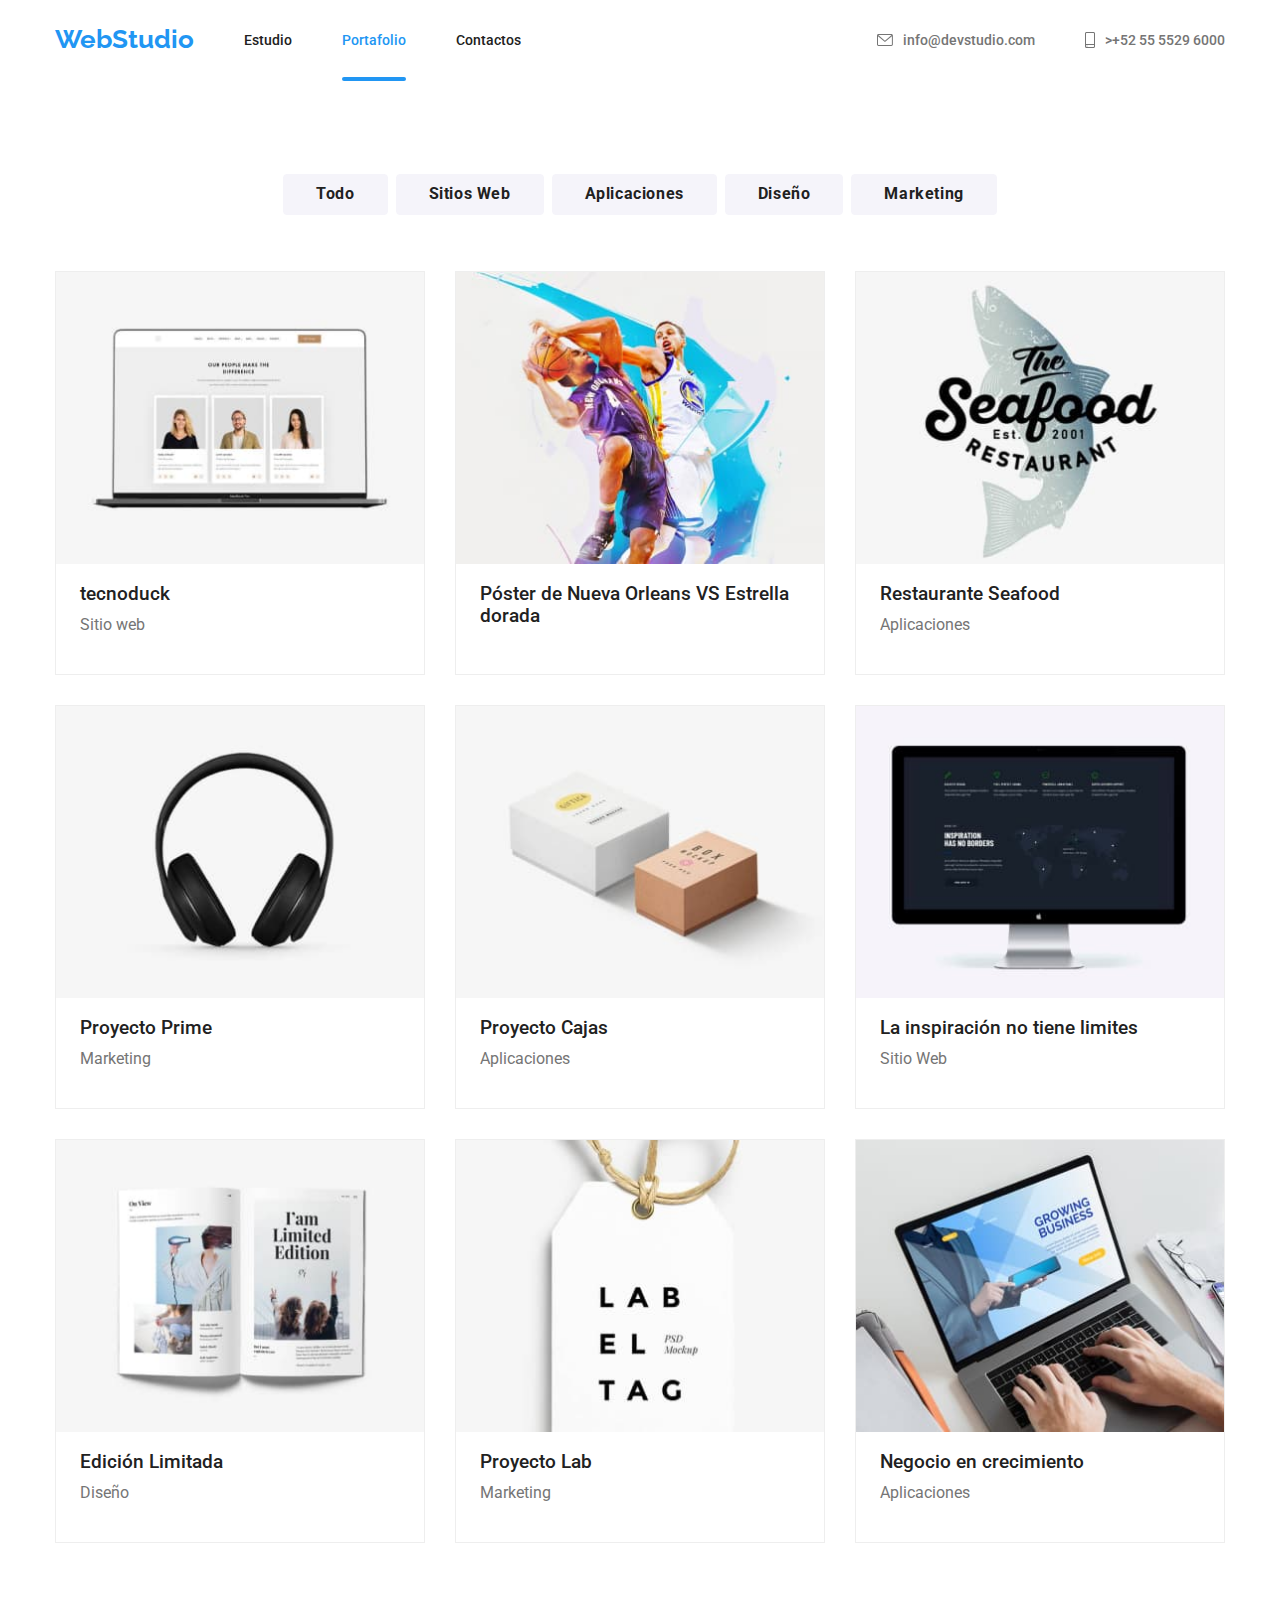
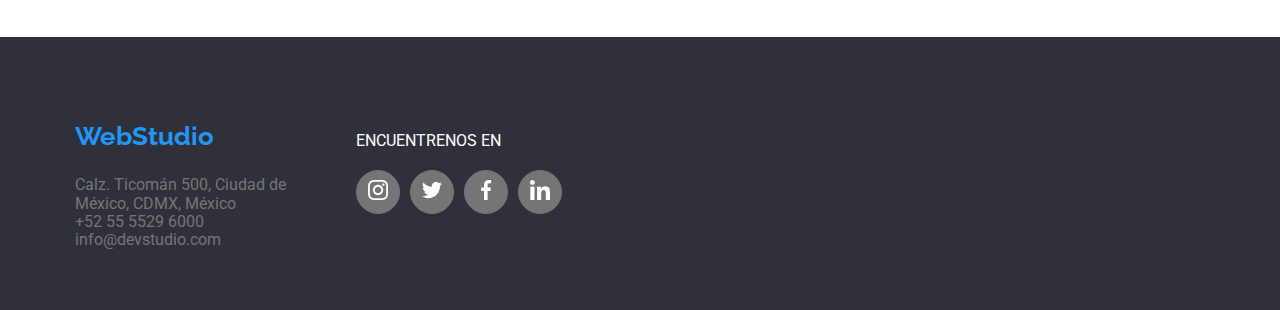
==== portfolio.html @ 7bb06379 "Add files via upload" ====
<!DOCTYPE html>
<html lang="es">
  <head>
    <meta charset="utf-8" />
    <meta name="viewport" content="width=device-width,initial-scale=1.0" />
    <link rel="preconnect" href="https://fonts.googleapis.com" />
    <link rel="preconnect" href="https://fonts.gstatic.com" crossorigin />
    <link rel="preconnect" href="https://fonts.googleapis.com" />
    <link rel="preconnect" href="https://fonts.gstatic.com" crossorigin />
    <link
      href="https://fonts.googleapis.com/css2?family=Raleway:ital,wght@0,700;1,700&family=Roboto:ital,wght@0,400;0,500;0,700;0,900;1,400;1,500;1,700;1,900&display=swap"
      rel="stylesheet"
    />
    <link
      rel="stylesheet"
      href="https://cdnjs.cloudflare.com/ajax/libs/modern-normalize/1.0.0/modern-normalize.min.css"
    />
    <link rel="stylesheet" href="./css/styles.css" />
    <title>WebStudio</title>
  </head>
  <body>
    <header>
      <div class="header-section container">
        <nav class="header-navigation">
          <a class="home-link" href="./index.html"><span>Web</span>Studio</a>
          <ul class="navigation-list list">
            <li><a class="link" href="./index.html">Estudio</a></li>
            <li>
              <a class="link current" href="./portfolio.html">Portafolio</a>
            </li>
            <li><a class="link" href="#">Contactos</a></li>
          </ul>
        </nav>
        <ul class="contact-list list">
          <li>
            <a class="contacts" href="mailto:info@devstudiio.com">
              <svg class="email-icon" width="16" height="12">
                <use href="./images/symbol-defs.svg#icon-sobre-activable"></use>
              </svg>
              info@devstudio.com
            </a>
          </li>
          <li>
            <a class="contacts" href="tel:+525555296000">
              <svg class="phone-icon" width="10" height="16">
                <use
                  href="./images/symbol-defs.svg#icon-telfono-inteligente"
                ></use>
              </svg>
              >+52 55 5529 6000
            </a>
          </li>
        </ul>
      </div>
    </header>
    <main>
      <section class="section">
        <div class="container">
          <ul class="buttons-nav list">
            <li>
              <button class="button-styles" type="button">Todo</button>
            </li>
            <li>
              <button class="button-styles" type="button">Sitios Web</button>
            </li>
            <li>
              <button class="button-styles" type="button">Aplicaciones</button>
            </li>
            <li>
              <button class="button-styles" type="button">Diseño</button>
            </li>
            <li>
              <button class="button-styles" type="button">Marketing</button>
            </li>
          </ul>
        </div>
        <div class="container">
          <ul class="images-project list">
            <li class="card-portfolio">
              <div class="card-body">
                <img
                  src="./images-portfolio/laptop.jpg"
                  alt="tecnoduck"
                  width="300"
                />
                <div class="emergent-text">
                  <p class="card-text">
                    Tecnoduck es una plataforma de distribución de coronavirus
                    de última generación. Las compañías usan esta plataforma
                    para el espionaje digital y los ataques a los servidores
                    seguros de la competencia.
                  </p>
                </div>
              </div>
              <div class="footer-portfolio-card">
                <h3>tecnoduck</h3>
                <p>Sitio web</p>
              </div>
            </li>
            <li class="card-portfolio">
              <div class="card-body">
                <img
                  src="./images-portfolio/basketball.jpg"
                  alt="poster-basketball"
                  width="300"
                />
                <div class="emergent-text">
                  <p class="card-text">
                    Lorem ipsum dolor, sit amet consectetur adipisicing elit.
                    Laborum distinctio praesentium fugit labore dolorum
                    excepturi necessitatibus ex mollitia dignissimos rerum.
                  </p>
                </div>
              </div>
              <div class="footer-portfolio-card">
                <h3>Póster de Nueva Orleans VS Estrella dorada</h3>
              </div>
            </li>
            <li class="card-portfolio">
              <div class="card-body">
                <img
                  src="./images-portfolio/seafood.jpg"
                  alt="restaurante"
                  width="300"
                />
                <div class="emergent-text">
                  <p class="card-text">
                    Lorem ipsum dolor, sit amet consectetur adipisicing elit.
                    Laborum distinctio praesentium fugit labore dolorum
                    excepturi necessitatibus ex mollitia dignissimos rerum.
                  </p>
                </div>
              </div>
              <div class="footer-portfolio-card">
                <h3>Restaurante Seafood</h3>
                <p>Aplicaciones</p>
              </div>
            </li>
            <li class="card-portfolio">
              <div class="card-body">
                <img
                  src="./images-portfolio/earphones.jpg"
                  alt="proyecto-prime"
                  width="300"
                />
                <div class="emergent-text">
                  <p class="card-text">
                    Lorem ipsum dolor, sit amet consectetur adipisicing elit.
                    Laborum distinctio praesentium fugit labore dolorum
                    excepturi necessitatibus ex mollitia dignissimos rerum.
                  </p>
                </div>
              </div>
              <div class="footer-portfolio-card">
                <h3>Proyecto Prime</h3>
                <p>Marketing</p>
              </div>
            </li>
            <li class="card-portfolio">
              <div class="card-body">
                <img
                  src="./images-portfolio/boxes.jpg"
                  alt="proyecto cajas"
                  width="300"
                />
                <div class="emergent-text">
                  <p class="card-text">
                    Lorem ipsum dolor, sit amet consectetur adipisicing elit.
                    Laborum distinctio praesentium fugit labore dolorum
                    excepturi necessitatibus ex mollitia dignissimos rerum.
                  </p>
                </div>
              </div>
              <div class="footer-portfolio-card">
                <h3>Proyecto Cajas</h3>
                <p>Aplicaciones</p>
              </div>
            </li>
            <li class="card-portfolio">
              <div class="card-body">
                <img
                  src="./images-portfolio/monitor.jpg"
                  alt="imagen pc"
                  width="300"
                />
                <div class="emergent-text">
                  <p class="card-text">
                    Lorem ipsum dolor, sit amet consectetur adipisicing elit.
                    Laborum distinctio praesentium fugit labore dolorum
                    excepturi necessitatibus ex mollitia dignissimos rerum.
                  </p>
                </div>
              </div>
              <div class="footer-portfolio-card">
                <h3>La inspiración no tiene limites</h3>
                <p>Sitio Web</p>
              </div>
            </li>
            <li class="card-portfolio">
              <div class="card-body">
                <img
                  src="./images-portfolio/magazine.jpg"
                  alt="folleto"
                  width="300"
                />
                <div class="emergent-text">
                  <p class="card-text">
                    Lorem ipsum dolor, sit amet consectetur adipisicing elit.
                    Laborum distinctio praesentium fugit labore dolorum
                    excepturi necessitatibus ex mollitia dignissimos rerum.
                  </p>
                </div>
              </div>
              <div class="footer-portfolio-card">
                <h3>Edición Limitada</h3>
                <p>Diseño</p>
              </div>
            </li>
            <li class="card-portfolio">
              <div class="card-body">
                <img
                  src="./images-portfolio/tag.jpg"
                  alt="proyecto lab"
                  width="300"
                />
                <div class="emergent-text">
                  <p class="card-text">
                    Lorem ipsum dolor, sit amet consectetur adipisicing elit.
                    Laborum distinctio praesentium fugit labore dolorum
                    excepturi necessitatibus ex mollitia dignissimos rerum.
                  </p>
                </div>
              </div>
              <div class="footer-portfolio-card">
                <h3>Proyecto Lab</h3>
                <p>Marketing</p>
              </div>
            </li>
            <li class="card-portfolio">
              <div class="card-body">
                <img
                  src="./images-portfolio/pc.jpg"
                  alt="imagen pc"
                  width="300"
                />
                <div class="emergent-text">
                  <p class="card-text">
                    Lorem ipsum dolor, sit amet consectetur adipisicing elit.
                    Laborum distinctio praesentium fugit labore dolorum
                    excepturi necessitatibus ex mollitia dignissimos rerum.
                  </p>
                </div>
              </div>
              <div class="footer-portfolio-card">
                <h3>Negocio en crecimiento</h3>
                <p>Aplicaciones</p>
              </div>
            </li>
          </ul>
        </div>
      </section>
    </main>
    <footer class="footer-section">
      <section class="footer-container container">
        <div>
          <a class="home-link" href="./index.html">WebStudio</a>
          <addres class="addres-contacts">
            <ul class="list">
              <li>
                <a
                  class="contacts"
                  href="google map"
                  target="_blank"
                  rel="noopener noreferre"
                  >Calz. Ticomán 500, Ciudad de <br />
                  México, CDMX, México</a
                >
              </li>
              <li>
                <a class="contacts" href="tel:+525555296000"
                  >+52 55 5529 6000</a
                >
              </li>
              <li>
                <a class="contacts" href="mailto:info@devstudiio.com"
                  >info@devstudio.com</a
                >
              </li>
            </ul>
          </addres>
        </div>
        <div class="footer-social-icons">
          <p class="p-footer">ENCUENTRENOS EN</p>
          <ul class="footer-icon-list list">
            <li class="footer-icon-circle">
              <a href="#" class="icon-link">
                <svg class="social-svg" width="20" height="20">
                  <use href="./images/symbol-defs.svg#icon-instagram-2"></use>
                </svg>
              </a>
            </li>
            <li class="footer-icon-circle">
              <a href="#" class="icon-link">
                <svg class="social-svg" width="20" height="20">
                  <use href="./images/symbol-defs.svg#icon-twitter-1"></use>
                </svg>
              </a>
            </li>
            <li class="footer-icon-circle">
              <a href="#" class="icon-link">
                <svg class="social-svg" width="20" height="20">
                  <use href="./images/symbol-defs.svg#icon-facebook-1"></use>
                </svg>
              </a>
            </li>
            <li class="footer-icon-circle">
              <a href="#" class="icon-link">
                <svg class="social-svg" width="20" height="20">
                  <use href="./images/symbol-defs.svg#icon-linkedin-1"></use>
                </svg>
              </a>
            </li>
          </ul>
        </div>
      </section>
    </footer>
  </body>
</html>
---- css/styles.css ----
/*VARIABLES*/
:root {
  --paragraph-color: rgba(117, 117, 117, 1);
}
:root {
  --text-color: rgba(33, 33, 33, 1);
}
:root {
  --background-color: rgba(33, 150, 243, 1);
}
:root {
  --secondary-text-color: rgba(255, 255, 255, 1);
}
:root {
  --color-opacity: rgba(0, 0, 0, 0.2);
}
body {
  font-family: 'Roboto', sans-serif;
  color: var(--text-color);
}
/*NORMALIZER*/
h1,
h2,
h3,
h4,
h5,
h6,
p,
ul {
  margin: 0px;
}
html {
  box-sizing: border-box;
}
*,
*::after,
*::before {
  box-sizing: inherit;
}
img {
  display: block;
  width: 100%;
  height: auto;
}
address {
  font-style: normal;
}
.link {
  padding-top: 32px;
  padding-bottom: 32px;
  text-decoration: none;
  color: inherit;
}
.current {
  position: relative;
  color: var(--background-color);
}
.current::after {
  content: '';
  position: absolute;
  left: 0;
  bottom: -1px;
  width: 100%;
  height: 4px;
  background-color: var(--background-color);
  border-radius: 2px;
}
.list {
  list-style: none;
  padding: 0px;
  margin: 0px;
}
/*FLEXBOX*/
.container {
  width: 1200px;
  padding-left: 15px;
  padding-right: 15px;
  margin-left: auto;
  margin-right: auto;
}
.section {
  padding-top: 94px;
  padding-bottom: 94px;
}
.header-section {
  background-color: var(--secondary-text-color);
  display: flex;
  justify-content: space-between;
  align-items: center;
  border-bottom: 1px rgba(236, 236, 236, 1);
}
.home-link {
  font-family: 'Raleway', sans-serif;
  display: flex;
  text-decoration: none;
  font-size: 26px;
  color: var(--background-color);
  font-weight: 700;
  line-height: 1.17;
  align-items: center;
  padding-top: 24px;
  padding-bottom: 25px;
}
.home-link:hover {
  color: var(--background-color);
}
.link:hover {
  color: var(--background-color);
  box-shadow: 0px 2px 2px 0px rgba(0, 0, 0, 0.12);
  box-shadow: 0px 1px 2px 0px rgba(0, 0, 0, 0.08);
  box-shadow: 0px 3px 1px 0px rgba(0, 0, 0, 0.1);
}
.header-navigation {
  display: flex;
  gap: 50px;
  flex-wrap: wrap;
  align-items: center;
}
.navigation-list {
  text-decoration: none;
  font-size: 14px;
  font-weight: 500;
  line-height: 1.17;
  display: flex;
  gap: 50px;
  justify-content: space-between;
  padding-top: 32px;
  padding-bottom: 32px;
}
.contact-list {
  text-decoration: none;
  font-size: 14px;
  font-weight: 500;
  line-height: 1.17;
  display: flex;
  gap: 50px;
  align-items: center;
  padding-top: 32px;
  padding-bottom: 32px;
}
.contacts {
  display: flex;
  align-items: center;
  text-decoration: none;
  color: var(--paragraph-color);
  gap: 10px;
  fill: var(--paragraph-color);
}

.contacts:hover,
.contacts:focus {
  color: var(--background-color);
  fill: var(--background-color);
  transition-duration: 250ms;
  transition-timing-function: cubic-bezier(0.4, 0, 0.2, 1);
}
.button-styles {
  font-family: 'roboto';
  font-style: normal;
  font-size: 16px;
  font-weight: 700;
  letter-spacing: 0.6px;
  color: var(--text-color);
  background-color: rgba(245, 244, 250, 1);
  padding: 10px 32px;
  border: 1px solid rgba(245, 244, 250, 1);
  border-radius: 4px;
  text-align: center;
}
.button-styles:hover,
.button-styles:focus {
  background-color: rgba(33, 150, 243, 1);
  color: var(--secondary-text-color);
  cursor: pointer;
  box-shadow: 0px 2px 2px 0px rgba(0, 0, 0, 0.12);
  box-shadow: 0px 1px 2px 0px rgba(0, 0, 0, 0.08);
  box-shadow: 0px 3px 1px 0px rgba(0, 0, 0, 0.1);
  transition-duration: 250ms;
  transition-timing-function: cubic-bezier(0.4, 0, 0.2, 1);
}
.hero {
  padding-top: 200px;
  padding-bottom: 200px;
  background: url(../images/backround.jpg);
  background-repeat: no-repeat;
  background-position: center;
  background-size: cover;
  background-color: rgba(47, 48, 58, 0.4);
  text-align: center;
}
.is-hidden {
  display: none;
  opacity: 0;
  visibility: hidden;
  pointer-events: none;
}
.backdrop {
  position: fixed;
  top: 0;
  left: 0;
  width: 100vw;
  height: 100vh;
  background-color: var(--color-opacity);
  opacity: 1;
  visibility: visible;
  pointer-events: auto;
  transition: opacity 250ms cubic-bezier(0.4, 0, 0.2, 1),
    visibility 250ms cubic-bezier(0.4, 0, 0.2, 1);
}
.modal {
  display: flex;
  justify-content: flex-end;
  width: 528px;
  height: 581px;
  position: absolute;
  background-color: var(--secondary-text-color);
  left: 50%;
  top: 50%;
  border-radius: 4px;
  box-shadow: 0px 2px 1px 0px rgba(0, 0, 0, 0.2);
  box-shadow: 0px 1px 1px 0px rgba(0, 0, 0, 0.14);
  box-shadow: 0px 1px 3px 0px rgba(0, 0, 0, 0.12);
  transform: translate(-50%, -50%);
}
.modal-close {
  cursor: pointer;
  display: flex;
  justify-content: center;
  align-items: center;
  width: 30px;
  height: 30px;
  border: 1px solid rgba(0, 0, 0, 0.1);
  border-radius: 50px;
  margin-right: 8px;
  margin-top: 8px;
}

.title {
  width: 696px;
  font-size: 44px;
  color: var(--secondary-text-color);
  font-weight: 900;
  line-height: 1.3;
  text-align: center;
  margin: 0 auto;
  margin-bottom: 30px;
}
.advantage-icons-rectangle {
  width: 270px;
  height: 120px;
  display: flex;
  justify-content: center;
  align-items: center;
  background-color: rgba(245, 244, 250, 1);
  margin-bottom: 30px;
}
.benefits {
  font-size: 14px;
  line-height: 1.17;
  height: 130px;
  display: flex;
  justify-content: space-between;
  gap: 30px;
}
h2 {
  margin-bottom: 55px;
  font-size: 36px;
  font-weight: 700;
  line-height: 1.17;
  text-align: center;
}
.img-container-work {
  position: relative;
  display: flex;
  justify-content: space-between;
  gap: 15px;
}
.services-item {
  position: relative;
}
.desktop-app {
  display: flex;
  justify-content: center;
  align-items: center;
  position: absolute;
  width: 100%;
  height: 70px;
  bottom: -1px;
  color: var(--secondary-text-color);
  background-color: rgba(47, 48, 58, 0.8);
}
.movil-app {
  display: flex;
  justify-content: center;
  align-items: center;
  position: absolute;
  width: 100%;
  height: 70px;
  bottom: -1px;
  color: var(--secondary-text-color);
  background-color: rgba(47, 48, 58, 0.8);
}
.design-solutions {
  display: flex;
  justify-content: center;
  align-items: center;
  position: absolute;
  width: 100%;
  height: 70px;
  bottom: -1px;
  color: var(--secondary-text-color);
  background-color: rgba(47, 48, 58, 0.8);
}
h3 {
  margin-bottom: 10px;
  font-weight: 500;
}
h4 {
  margin-bottom: 10px;
}
.team {
  background-color: rgba(245, 244, 250, 1);
  padding-bottom: 94px;
}
.team-images {
  display: flex;
  flex-wrap: wrap;
  gap: 15px;
  padding: 0;
  list-style: none;
}
.card {
  flex-basis: calc((100% - 45px) / 4);
  border: 1px solid rgb(219, 219, 219);
  border-radius: 0px 0px 4px 4px;
  box-shadow: 0px 2px 1px 0px rgba(0, 0, 0, 0.2);
  box-shadow: 0px 1px 1px 0px rgba(0, 0, 0, 0.14);
  box-shadow: 0px 1px 3px 0px rgba(0, 0, 0, 0.12);
}
.footer-card {
  padding: 30px 32px;
  text-align: center;
  gap: 16px;
}
.icon-list {
  display: flex;
  justify-content: space-between;
  gap: 10px;
  margin-top: 16px;
}
.icon-circle {
  display: flex;
  justify-content: center;
  align-items: center;
  width: 44px;
  height: 44px;
  border-radius: 50px;
  fill: var(--paragraph-color);
}
.icon-circle:hover,
.social-icons:hover {
  background-color: var(--background-color);
  fill: var(--secondary-text-color);
  transition-duration: 250ms;
  transition-timing-function: cubic-bezier(0.4, 0, 0.2, 1);
}

p {
  color: var(--paragraph-color);
  font-weight: 400;
}
.clientes-regulares {
  padding-top: 94px;
  padding-bottom: 94px;
}
.icon-list-regulares {
  display: flex;
  justify-content: space-between;
}
.icon-regulares {
  display: flex;
  justify-content: center;
  align-items: center;
  width: 170px;
  height: 81px;
  border: 1px solid var(--paragraph-color);
  border-radius: 4px;
  fill: var(--paragraph-color);
}
.icon-regulares:hover,
.icon-regulares:focus {
  border-color: var(--background-color);
  fill: var(--background-color);
  transition-duration: 250ms;
  transition-timing-function: cubic-bezier(0.4, 0, 0.2, 1);
}
.footer-section {
  display: flex;
  background-color: rgba(47, 48, 58, 1);
  padding: 60px;
}
.footer-container {
  display: flex;
  align-items: center;
  gap: 70px;
}
.addres-contacts {
  color: var(--secondary-text-color);
  gap: 10px;
}
.footer-icon-list {
  display: flex;
  gap: 10px;
}
.p-footer {
  color: var(--secondary-text-color);
  margin-bottom: 20px;
}
.footer-icon-circle {
  background-color: var(--paragraph-color);
  display: flex;
  justify-content: center;
  align-items: center;
  width: 44px;
  height: 44px;
  border: 1px solid var(--paragraph-color);
  border-radius: 50px;
}
.footer-icon-circle:hover {
  background-color: var(--background-color);
  transition-duration: 250ms;
  transition-timing-function: cubic-bezier(0.4, 0, 0.2, 1);
}
.social-svg {
  fill: var(--secondary-text-color);
}
/*PORTAFOLIO*/
.buttons-nav {
  display: flex;
  justify-content: center;
  align-items: center;
  gap: 8px;
  margin-bottom: 56px;
}
.images-project {
  display: flex;
  flex-wrap: wrap;
  gap: 30px;
  padding: 0;
  list-style: none;
}
.card-portfolio {
  width: 370px;
  height: 404px;
  flex-basis: calc((100% - 60px) / 3);
  border: 1px solid rgba(238, 238, 238, 1);
  background-color: var(--secondary-text-color);
}
.card-body {
  position: relative;
  overflow: hidden;
}
.card-portfolio:hover {
  box-shadow: 1px 4px 6px 0px rgba(0, 0, 0, 0.16);
  box-shadow: 0px 4px 4px 0px rgba(0, 0, 0, 0.06);
  box-shadow: 0px 1px 1px 0px rgba(0, 0, 0, 0.12);
  transition-duration: 250ms;
  transition-timing-function: cubic-bezier(0.4, 0, 0.2, 1);
}
.emergent-text {
  position: absolute;
  top: 0%;
  height: 294px;
  width: 370px;
  background-color: rgba(33, 150, 243, 0.9);
  padding: 63px 24px;
  transform: translateY(100%);
  transition: transform 250ms ease;
  transition-timing-function: cubic-bezier(0.4, 0, 0.2, 1);
}
.card-text {
  color: var(--secondary-text-color);
  font-weight: 400;
  font-size: 18px;
  line-height: 28px;
  letter-spacing: 0.03em;
}
.card-portfolio:hover .emergent-text {
  transform: translateY(0%);
}

.footer-portfolio-card {
  padding: 20px 24px;
}
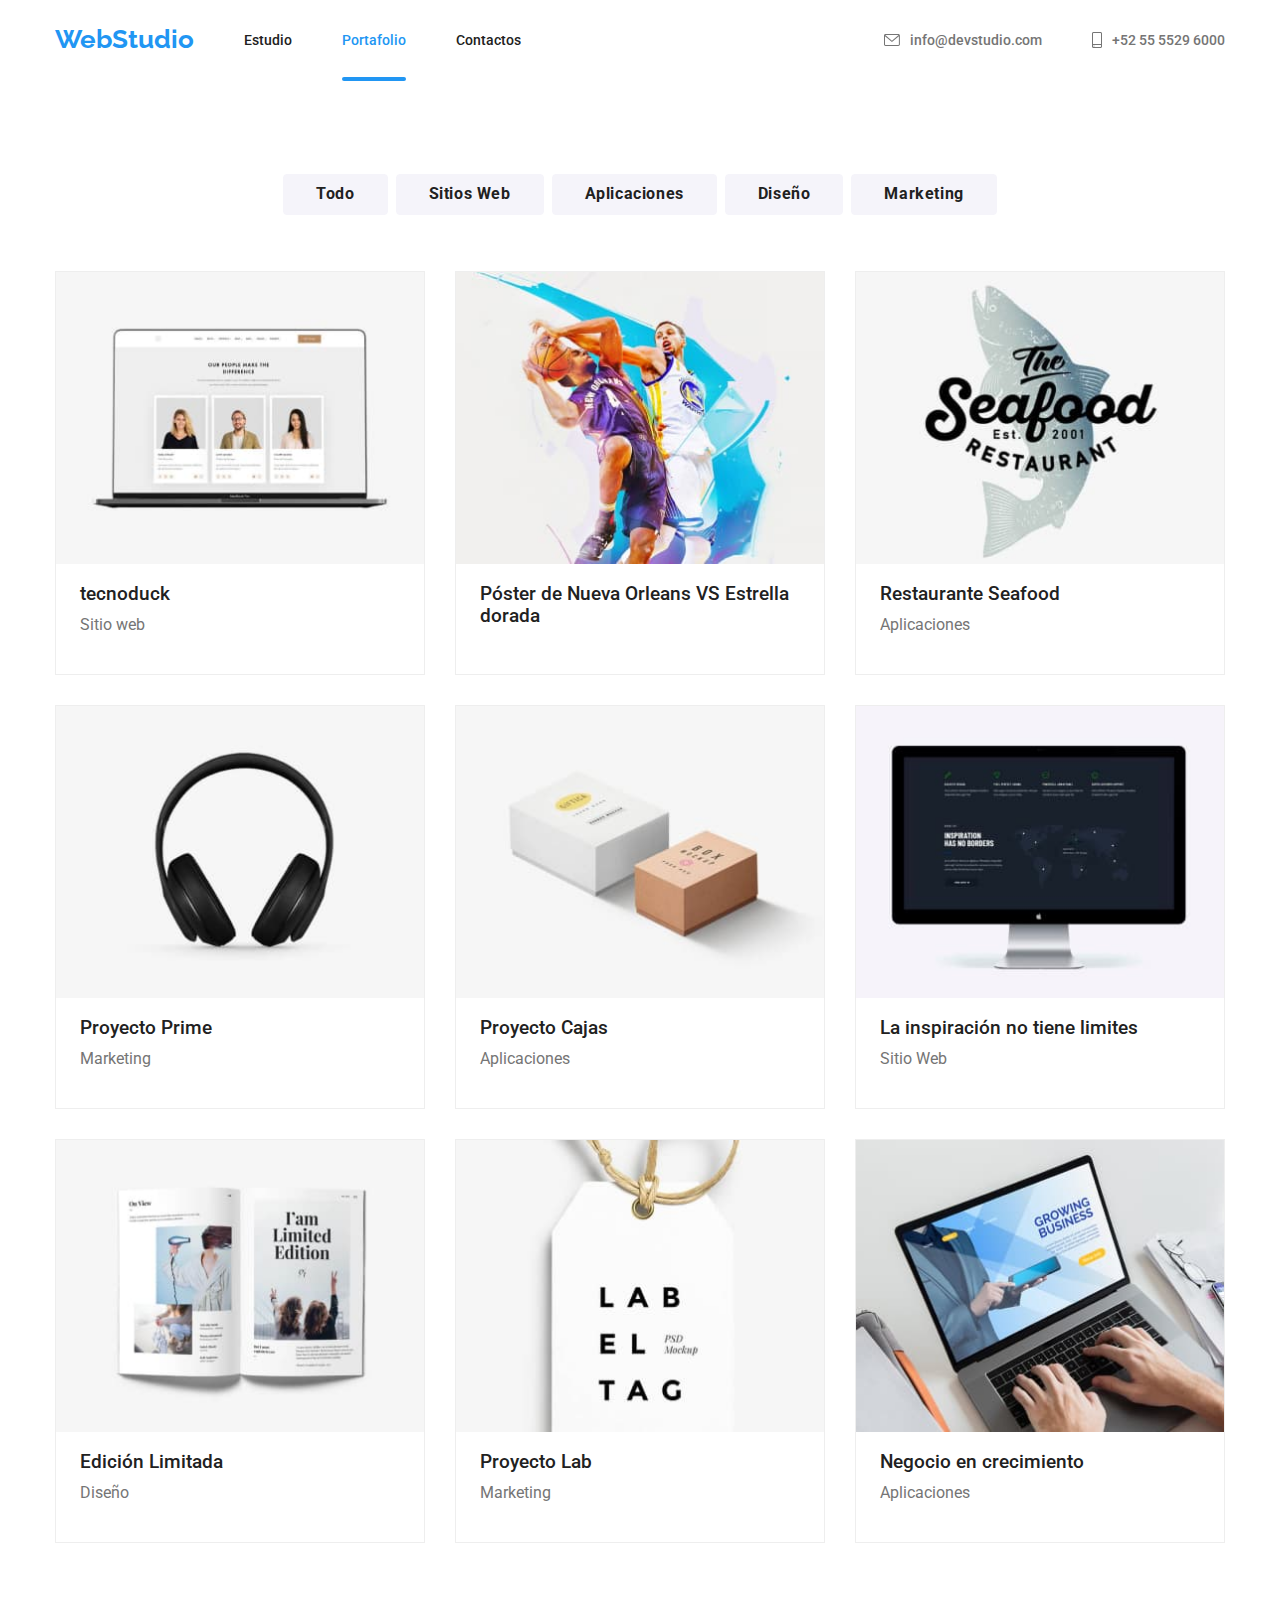
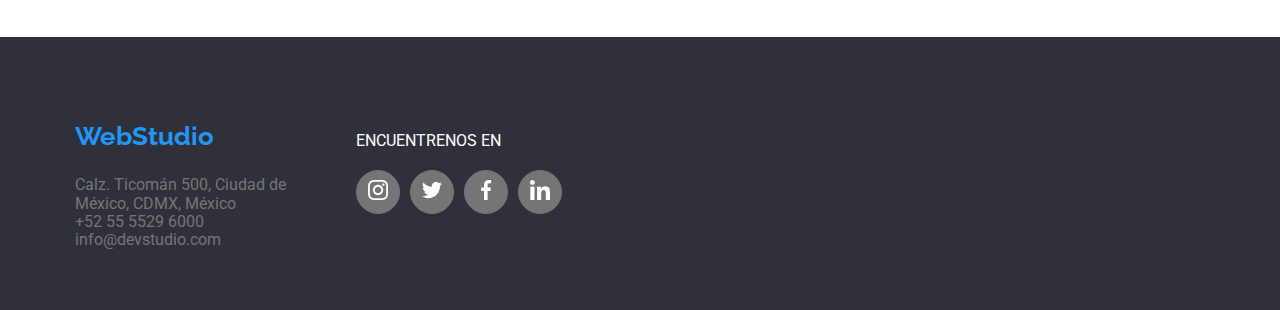
==== commit 9f8b691f: "correccion transiciones" ====
--- a/portfolio.html
+++ b/portfolio.html
@@ -47,7 +47,7 @@
                   href="./images/symbol-defs.svg#icon-telfono-inteligente"
                 ></use>
               </svg>
-              >+52 55 5529 6000
+              +52 55 5529 6000
             </a>
           </li>
         </ul>
--- a/css/styles.css
+++ b/css/styles.css
@@ -14,8 +14,11 @@
 :root {
   --color-opacity: rgba(0, 0, 0, 0.2);
 }
+:root {
+  --cubic-bezier: cubic-bezier(0.4, 0, 0.2, 1);
+}
 body {
-  font-family: 'Roboto', sans-serif;
+  font-family: "Roboto", sans-serif;
   color: var(--text-color);
 }
 /*NORMALIZER*/
@@ -56,7 +59,7 @@
   color: var(--background-color);
 }
 .current::after {
-  content: '';
+  content: "";
   position: absolute;
   left: 0;
   bottom: -1px;
@@ -90,7 +93,7 @@
   border-bottom: 1px rgba(236, 236, 236, 1);
 }
 .home-link {
-  font-family: 'Raleway', sans-serif;
+  font-family: "Raleway", sans-serif;
   display: flex;
   text-decoration: none;
   font-size: 26px;
@@ -145,17 +148,16 @@
   color: var(--paragraph-color);
   gap: 10px;
   fill: var(--paragraph-color);
+  transition: color 250ms var(--cubic-bezier), fill 250ms var(--cubic-bezier);
 }
 
 .contacts:hover,
 .contacts:focus {
   color: var(--background-color);
   fill: var(--background-color);
-  transition-duration: 250ms;
-  transition-timing-function: cubic-bezier(0.4, 0, 0.2, 1);
 }
 .button-styles {
-  font-family: 'roboto';
+  font-family: "roboto";
   font-style: normal;
   font-size: 16px;
   font-weight: 700;
@@ -166,6 +168,8 @@
   border: 1px solid rgba(245, 244, 250, 1);
   border-radius: 4px;
   text-align: center;
+  transition: background-color 250ms var(--cubic-bezier),
+    color 250ms var(--cubic-bezier);
 }
 .button-styles:hover,
 .button-styles:focus {
@@ -175,8 +179,6 @@
   box-shadow: 0px 2px 2px 0px rgba(0, 0, 0, 0.12);
   box-shadow: 0px 1px 2px 0px rgba(0, 0, 0, 0.08);
   box-shadow: 0px 3px 1px 0px rgba(0, 0, 0, 0.1);
-  transition-duration: 250ms;
-  transition-timing-function: cubic-bezier(0.4, 0, 0.2, 1);
 }
 .hero {
   padding-top: 200px;
@@ -204,12 +206,10 @@
   opacity: 1;
   visibility: visible;
   pointer-events: auto;
-  transition: opacity 250ms cubic-bezier(0.4, 0, 0.2, 1),
-    visibility 250ms cubic-bezier(0.4, 0, 0.2, 1);
+  transition: opacity 250ms var(--cubic-bezier),
+    visibility 250ms var(--cubic-bezier);
 }
 .modal {
-  display: flex;
-  justify-content: flex-end;
   width: 528px;
   height: 581px;
   position: absolute;
@@ -221,8 +221,10 @@
   box-shadow: 0px 1px 1px 0px rgba(0, 0, 0, 0.14);
   box-shadow: 0px 1px 3px 0px rgba(0, 0, 0, 0.12);
   transform: translate(-50%, -50%);
+  transition: transform 250ms var(--cubic-bezier);
 }
 .modal-close {
+  position: absolute;
   cursor: pointer;
   display: flex;
   justify-content: center;
@@ -231,8 +233,8 @@
   height: 30px;
   border: 1px solid rgba(0, 0, 0, 0.1);
   border-radius: 50px;
-  margin-right: 8px;
-  margin-top: 8px;
+  right: 8px;
+  top: 8px;
 }
 
 .title {
@@ -356,13 +358,13 @@
   height: 44px;
   border-radius: 50px;
   fill: var(--paragraph-color);
+  transition: fill 250ms var(--cubic-bezier),
+    background-color 250ms var(--cubic-bezier);
 }
 .icon-circle:hover,
 .social-icons:hover {
   background-color: var(--background-color);
   fill: var(--secondary-text-color);
-  transition-duration: 250ms;
-  transition-timing-function: cubic-bezier(0.4, 0, 0.2, 1);
 }
 
 p {
@@ -386,13 +388,13 @@
   border: 1px solid var(--paragraph-color);
   border-radius: 4px;
   fill: var(--paragraph-color);
+  transition: border-color 250ms var(--cubic-bezier),
+    fill 250ms var(--cubic-bezier);
 }
 .icon-regulares:hover,
 .icon-regulares:focus {
   border-color: var(--background-color);
   fill: var(--background-color);
-  transition-duration: 250ms;
-  transition-timing-function: cubic-bezier(0.4, 0, 0.2, 1);
 }
 .footer-section {
   display: flex;
@@ -425,11 +427,10 @@
   height: 44px;
   border: 1px solid var(--paragraph-color);
   border-radius: 50px;
+  transition: background-color 250ms var(--cubic-bezier);
 }
 .footer-icon-circle:hover {
   background-color: var(--background-color);
-  transition-duration: 250ms;
-  transition-timing-function: cubic-bezier(0.4, 0, 0.2, 1);
 }
 .social-svg {
   fill: var(--secondary-text-color);
@@ -455,6 +456,7 @@
   flex-basis: calc((100% - 60px) / 3);
   border: 1px solid rgba(238, 238, 238, 1);
   background-color: var(--secondary-text-color);
+  transition: box-shadow 250ms var(--cubic-bezier);
 }
 .card-body {
   position: relative;
@@ -464,8 +466,6 @@
   box-shadow: 1px 4px 6px 0px rgba(0, 0, 0, 0.16);
   box-shadow: 0px 4px 4px 0px rgba(0, 0, 0, 0.06);
   box-shadow: 0px 1px 1px 0px rgba(0, 0, 0, 0.12);
-  transition-duration: 250ms;
-  transition-timing-function: cubic-bezier(0.4, 0, 0.2, 1);
 }
 .emergent-text {
   position: absolute;
@@ -475,8 +475,7 @@
   background-color: rgba(33, 150, 243, 0.9);
   padding: 63px 24px;
   transform: translateY(100%);
-  transition: transform 250ms ease;
-  transition-timing-function: cubic-bezier(0.4, 0, 0.2, 1);
+  transition: transform 250ms ease var(--cubic-bezier);
 }
 .card-text {
   color: var(--secondary-text-color);
